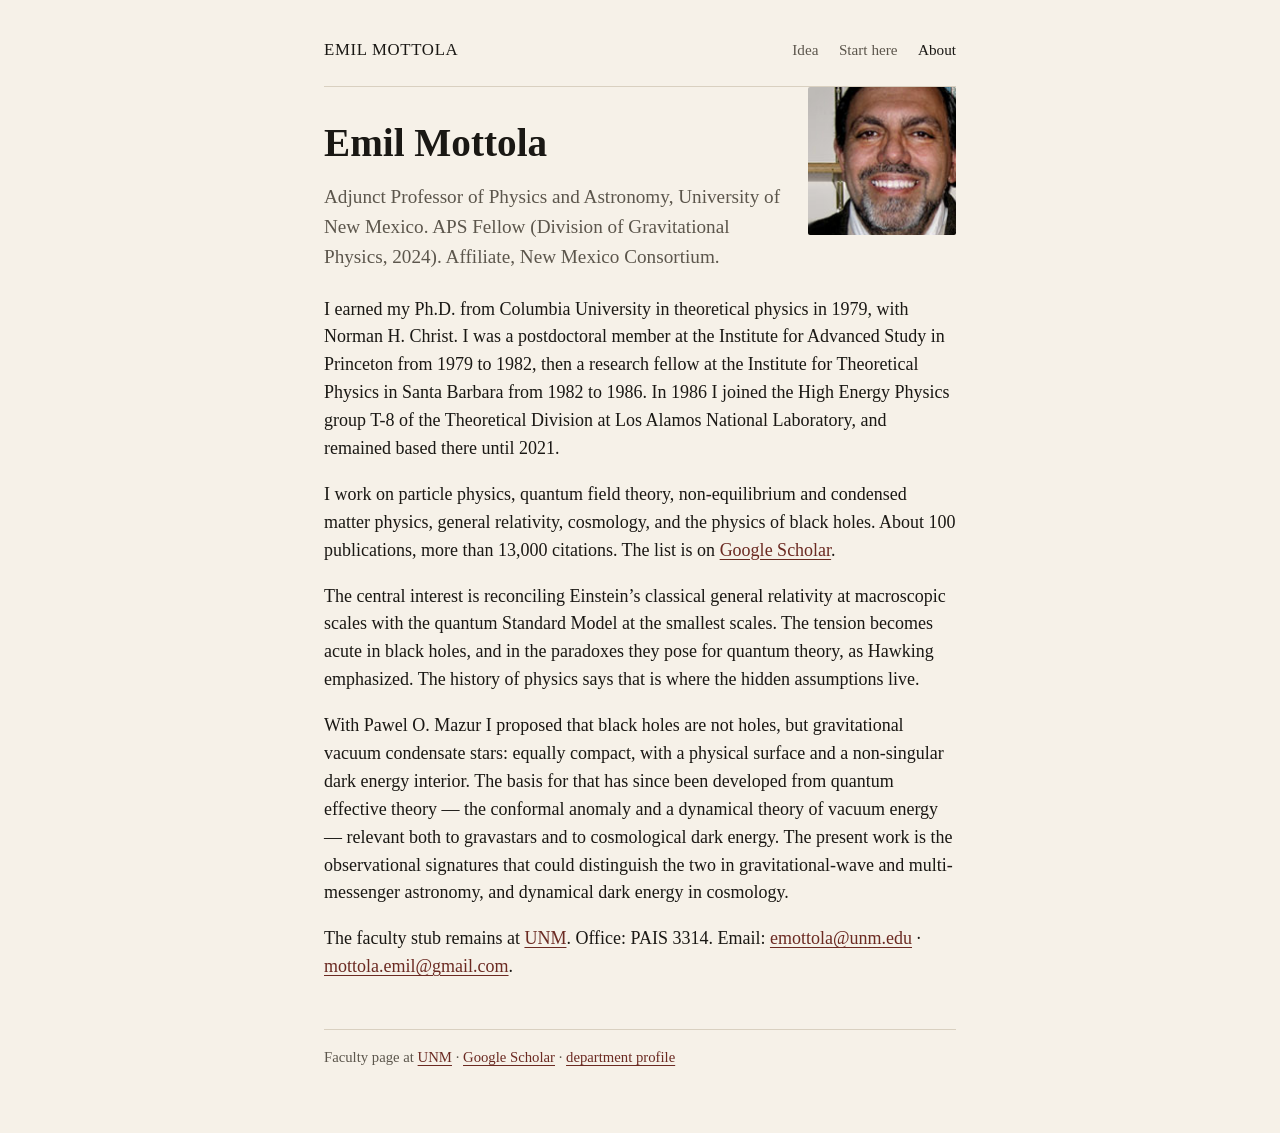
==== about.html @ 377d3989 "Initial gravastar public site. Same files as the Namecheap live copy. GitHub Pages is the preview." ====
<!DOCTYPE html>
<html lang="en">
<head>
<meta charset="utf-8">
<meta name="viewport" content="width=device-width, initial-scale=1">
<title>About — Emil Mottola</title>
<link rel="stylesheet" href="/style.css">
</head>
<body>
<div class="wrap">
<header class="site">
  <a class="name" href="/">Emil Mottola</a>
  <nav>
    <a href="/" >Idea</a>
    <a href="/start.html" >Start here</a>
    <a href="/about.html" aria-current='page'>About</a>
  </nav>
</header>
<img class="portrait" src="/emil-mottola.jpg" alt="Emil Mottola">
<h1>Emil Mottola</h1>
<p class="lede">Adjunct Professor of Physics and Astronomy, University of New Mexico. APS Fellow (Division of Gravitational Physics, 2024). Affiliate, New Mexico Consortium.</p>
<p>I earned my Ph.D. from Columbia University in theoretical physics in 1979, with Norman H. Christ. I was a postdoctoral member at the Institute for Advanced Study in Princeton from 1979 to 1982, then a research fellow at the Institute for Theoretical Physics in Santa Barbara from 1982 to 1986. In 1986 I joined the High Energy Physics group T-8 of the Theoretical Division at Los Alamos National Laboratory, and remained based there until 2021.</p>
<p>I work on particle physics, quantum field theory, non-equilibrium and condensed matter physics, general relativity, cosmology, and the physics of black holes. About 100 publications, more than 13,000 citations. The list is on <a href="https://scholar.google.com/citations?user=PwOZ340AAAAJ">Google Scholar</a>.</p>
<p>The central interest is reconciling Einstein’s classical general relativity at macroscopic scales with the quantum Standard Model at the smallest scales. The tension becomes acute in black holes, and in the paradoxes they pose for quantum theory, as Hawking emphasized. The history of physics says that is where the hidden assumptions live.</p>
<p>With Pawel O. Mazur I proposed that black holes are not holes, but gravitational vacuum condensate stars: equally compact, with a physical surface and a non-singular dark energy interior. The basis for that has since been developed from quantum effective theory — the conformal anomaly and a dynamical theory of vacuum energy — relevant both to gravastars and to cosmological dark energy. The present work is the observational signatures that could distinguish the two in gravitational-wave and multi-messenger astronomy, and dynamical dark energy in cosmology.</p>
<p>The faculty stub remains at <a href="https://www.unm.edu/~emottola/">UNM</a>. Office: PAIS 3314. Email: <a href="mailto:emottola@unm.edu">emottola@unm.edu</a> · <a href="mailto:mottola.emil@gmail.com">mottola.emil@gmail.com</a>.</p>
<footer>
  Faculty page at <a href="https://www.unm.edu/~emottola/">UNM</a>
  · <a href="https://scholar.google.com/citations?user=PwOZ340AAAAJ">Google Scholar</a>
  · <a href="https://physics.unm.edu/people/faculty/emil-mottola.html">department profile</a>
</footer>
</div>
</body>
</html>
---- style.css ----
:root {
  --ink: #1a1814;
  --muted: #5c564c;
  --paper: #f6f1e8;
  --card: #fffdf8;
  --rule: #d9d0c0;
  --accent: #6b2a22;
  --link: #6b2a22;
}
* { box-sizing: border-box; }
html, body { margin: 0; padding: 0; }
body {
  background: var(--paper);
  color: var(--ink);
  font: 18px/1.55 "Iowan Old Style", Palatino, "Palatino Linotype", "Book Antiqua", Georgia, serif;
}
a { color: var(--link); text-underline-offset: 3px; }
a:hover { color: #3f1612; }
.wrap { max-width: 42rem; margin: 0 auto; padding: 1.25rem 1.25rem 4rem; }
header.site {
  display: flex;
  justify-content: space-between;
  align-items: baseline;
  gap: 1rem;
  padding: 1rem 0 1.4rem;
  border-bottom: 1px solid var(--rule);
}
header.site .name {
  font-size: 1.05rem;
  letter-spacing: 0.04em;
  text-transform: uppercase;
  text-decoration: none;
  color: var(--ink);
}
nav a {
  margin-left: 1rem;
  font-size: 0.95rem;
  text-decoration: none;
  color: var(--muted);
}
nav a[aria-current="page"], nav a:hover { color: var(--ink); }
h1 {
  font-size: clamp(1.8rem, 4vw, 2.45rem);
  font-weight: 600;
  line-height: 1.2;
  margin: 2rem 0 1rem;
}
h2 { font-size: 1.25rem; margin: 2.2rem 0 0.6rem; font-weight: 600; }
p, li { color: var(--ink); }
.lede { font-size: 1.2rem; color: var(--muted); margin: 0 0 1.5rem; }
.video {
  position: relative;
  width: 100%;
  padding-top: 56.25%;
  background: #111;
  margin: 1.5rem 0 0.4rem;
}
.video iframe {
  position: absolute; inset: 0; width: 100%; height: 100%; border: 0;
}
.caption { font-size: 0.92rem; color: var(--muted); margin: 0 0 2rem; }
ol.papers, ul.plain { padding-left: 1.2rem; }
ol.papers li, ul.plain li { margin: 0.55rem 0; }
.card {
  background: var(--card);
  border: 1px solid var(--rule);
  padding: 1rem 1.1rem;
  margin: 1.2rem 0;
}
.kill { border-left: 3px solid var(--accent); }
footer {
  margin-top: 3rem;
  padding-top: 1rem;
  border-top: 1px solid var(--rule);
  font-size: 0.92rem;
  color: var(--muted);
}
.portrait {
  float: right;
  width: 148px;
  height: 148px;
  object-fit: cover;
  border-radius: 2px;
  margin: 0 0 1rem 1.2rem;
  filter: grayscale(15%);
}
@media (max-width: 560px) {
  .portrait { float: none; display: block; margin: 0 0 1rem; }
  nav a { margin-left: 0.7rem; }
}
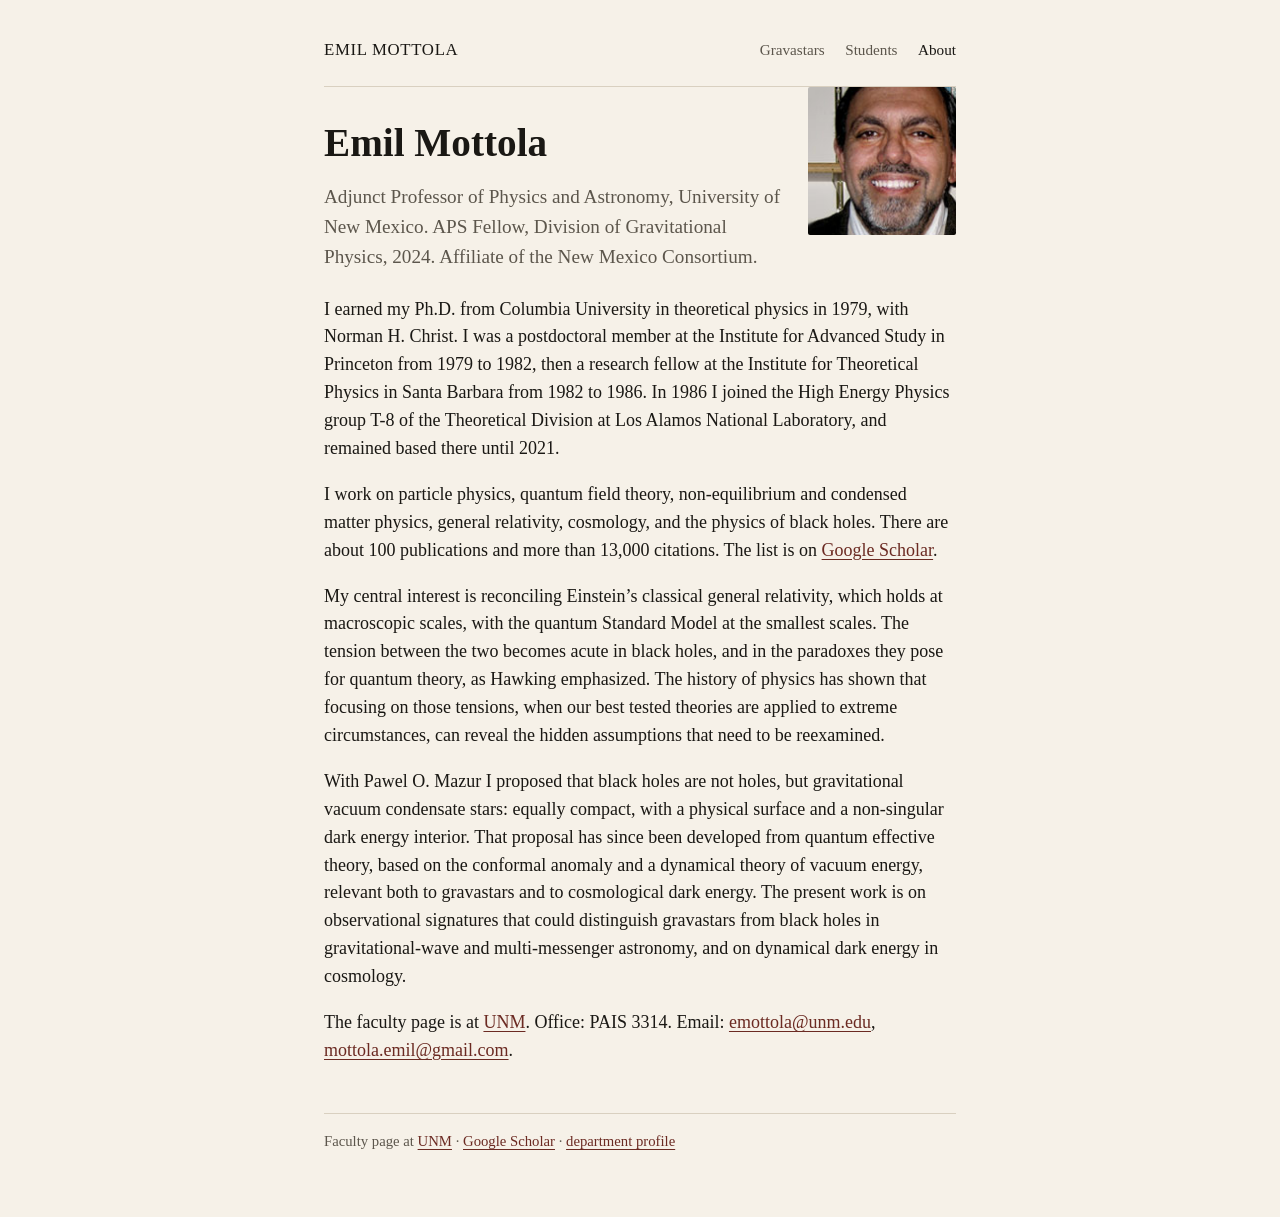
==== commit a22a2158: "Rewrite the public copy in ordinary prose. Drop the slogan cadence and the implied-subject lines. Ke" ====
--- a/about.html
+++ b/about.html
@@ -11,19 +11,19 @@
 <header class="site">
   <a class="name" href="/">Emil Mottola</a>
   <nav>
-    <a href="/" >Idea</a>
-    <a href="/start.html" >Start here</a>
+    <a href="/">Gravastars</a>
+    <a href="/start.html">Students</a>
     <a href="/about.html" aria-current='page'>About</a>
   </nav>
 </header>
 <img class="portrait" src="/emil-mottola.jpg" alt="Emil Mottola">
 <h1>Emil Mottola</h1>
-<p class="lede">Adjunct Professor of Physics and Astronomy, University of New Mexico. APS Fellow (Division of Gravitational Physics, 2024). Affiliate, New Mexico Consortium.</p>
+<p class="lede">Adjunct Professor of Physics and Astronomy, University of New Mexico. APS Fellow, Division of Gravitational Physics, 2024. Affiliate of the New Mexico Consortium.</p>
 <p>I earned my Ph.D. from Columbia University in theoretical physics in 1979, with Norman H. Christ. I was a postdoctoral member at the Institute for Advanced Study in Princeton from 1979 to 1982, then a research fellow at the Institute for Theoretical Physics in Santa Barbara from 1982 to 1986. In 1986 I joined the High Energy Physics group T-8 of the Theoretical Division at Los Alamos National Laboratory, and remained based there until 2021.</p>
-<p>I work on particle physics, quantum field theory, non-equilibrium and condensed matter physics, general relativity, cosmology, and the physics of black holes. About 100 publications, more than 13,000 citations. The list is on <a href="https://scholar.google.com/citations?user=PwOZ340AAAAJ">Google Scholar</a>.</p>
-<p>The central interest is reconciling Einstein’s classical general relativity at macroscopic scales with the quantum Standard Model at the smallest scales. The tension becomes acute in black holes, and in the paradoxes they pose for quantum theory, as Hawking emphasized. The history of physics says that is where the hidden assumptions live.</p>
-<p>With Pawel O. Mazur I proposed that black holes are not holes, but gravitational vacuum condensate stars: equally compact, with a physical surface and a non-singular dark energy interior. The basis for that has since been developed from quantum effective theory — the conformal anomaly and a dynamical theory of vacuum energy — relevant both to gravastars and to cosmological dark energy. The present work is the observational signatures that could distinguish the two in gravitational-wave and multi-messenger astronomy, and dynamical dark energy in cosmology.</p>
-<p>The faculty stub remains at <a href="https://www.unm.edu/~emottola/">UNM</a>. Office: PAIS 3314. Email: <a href="mailto:emottola@unm.edu">emottola@unm.edu</a> · <a href="mailto:mottola.emil@gmail.com">mottola.emil@gmail.com</a>.</p>
+<p>I work on particle physics, quantum field theory, non-equilibrium and condensed matter physics, general relativity, cosmology, and the physics of black holes. There are about 100 publications and more than 13,000 citations. The list is on <a href="https://scholar.google.com/citations?user=PwOZ340AAAAJ">Google Scholar</a>.</p>
+<p>My central interest is reconciling Einstein’s classical general relativity, which holds at macroscopic scales, with the quantum Standard Model at the smallest scales. The tension between the two becomes acute in black holes, and in the paradoxes they pose for quantum theory, as Hawking emphasized. The history of physics has shown that focusing on those tensions, when our best tested theories are applied to extreme circumstances, can reveal the hidden assumptions that need to be reexamined.</p>
+<p>With Pawel O. Mazur I proposed that black holes are not holes, but gravitational vacuum condensate stars: equally compact, with a physical surface and a non-singular dark energy interior. That proposal has since been developed from quantum effective theory, based on the conformal anomaly and a dynamical theory of vacuum energy, relevant both to gravastars and to cosmological dark energy. The present work is on observational signatures that could distinguish gravastars from black holes in gravitational-wave and multi-messenger astronomy, and on dynamical dark energy in cosmology.</p>
+<p>The faculty page is at <a href="https://www.unm.edu/~emottola/">UNM</a>. Office: PAIS 3314. Email: <a href="mailto:emottola@unm.edu">emottola@unm.edu</a>, <a href="mailto:mottola.emil@gmail.com">mottola.emil@gmail.com</a>.</p>
 <footer>
   Faculty page at <a href="https://www.unm.edu/~emottola/">UNM</a>
   · <a href="https://scholar.google.com/citations?user=PwOZ340AAAAJ">Google Scholar</a>
